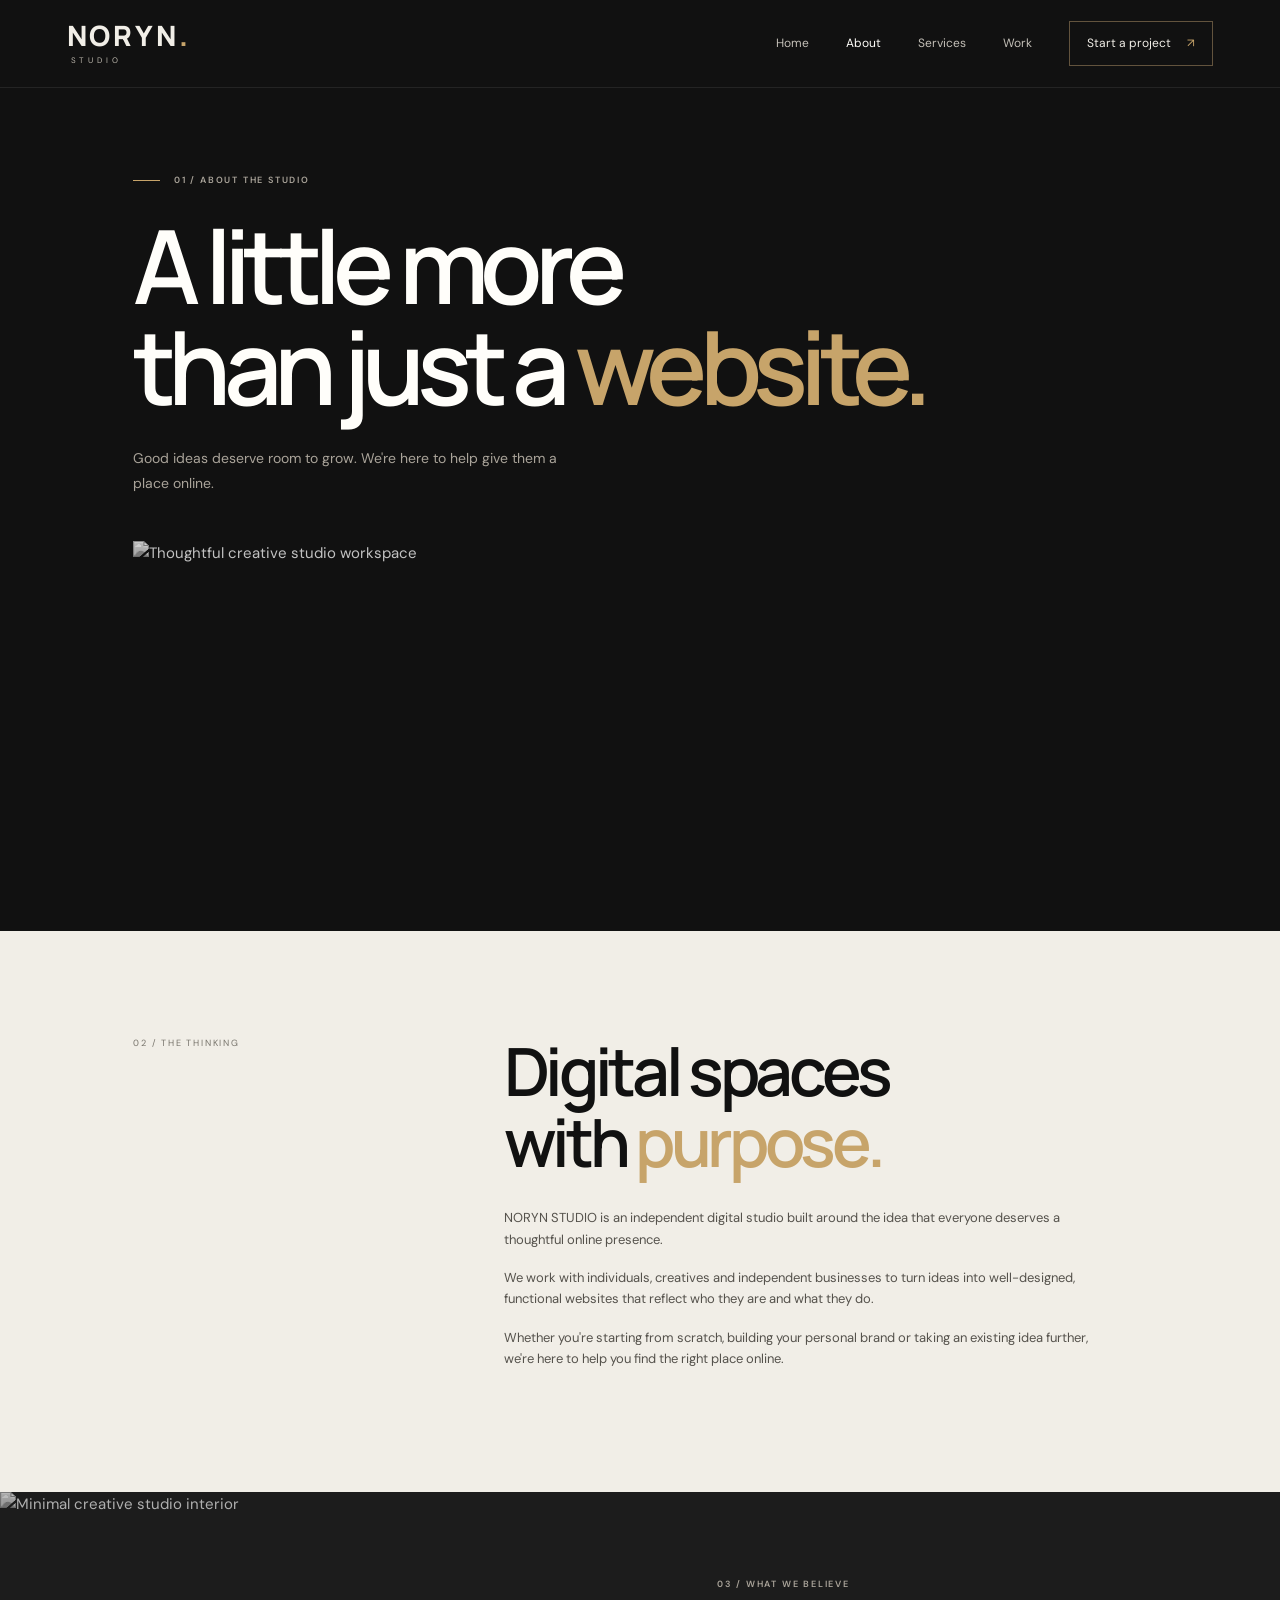
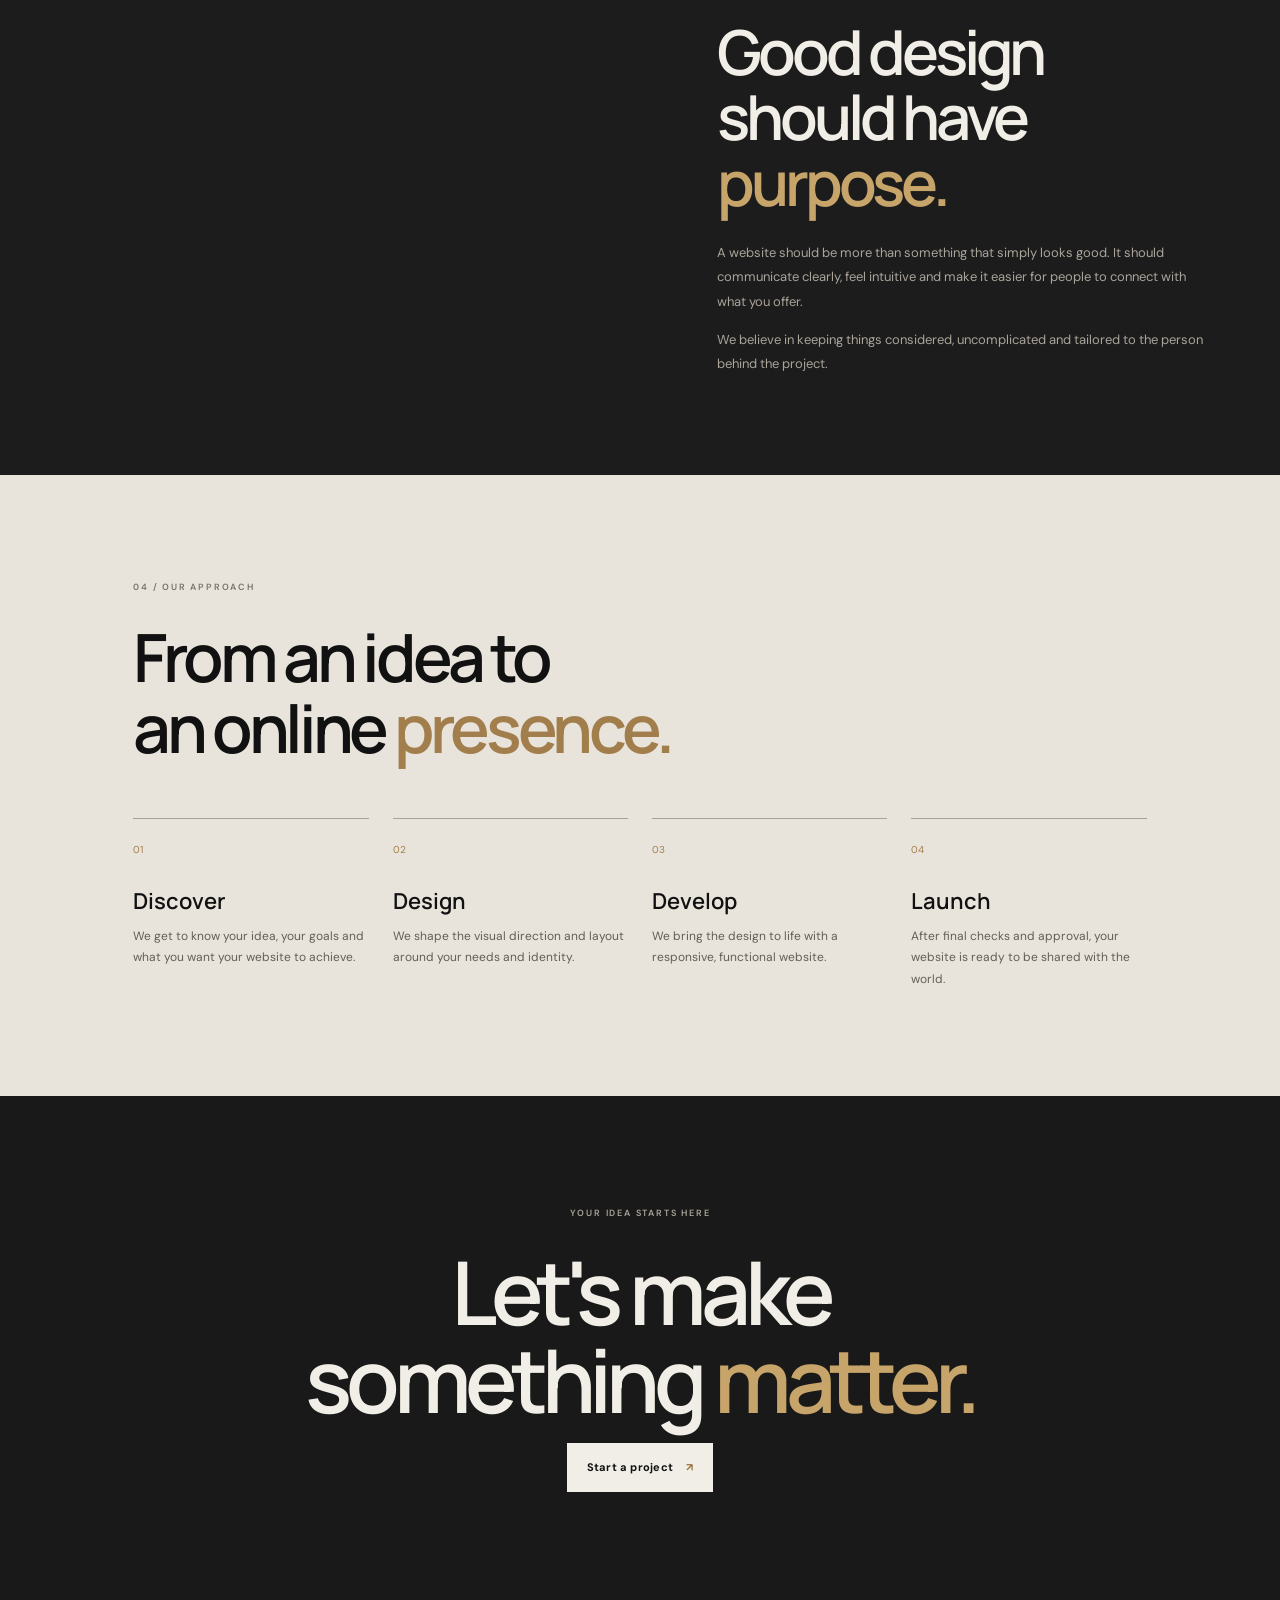
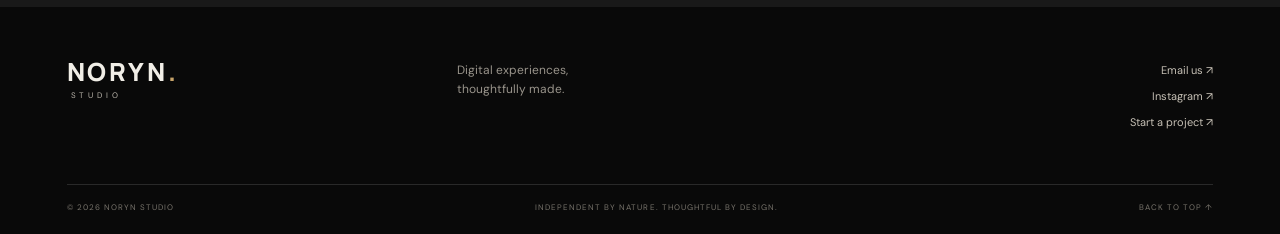
==== about.html @ b8d51d9d "Initial Noryn Studio website" ====
<!DOCTYPE html>
<html lang="en">
<head>
    <meta charset="UTF-8">
    <meta name="viewport" content="width=device-width, initial-scale=1.0">
    <meta name="theme-color" content="#111111">

    <title>About — NORYN STUDIO</title>

    <link rel="preconnect" href="https://fonts.googleapis.com">
    <link rel="preconnect" href="https://fonts.gstatic.com" crossorigin>

    <link href="https://fonts.googleapis.com/css2?family=DM+Sans:wght@400;500;600;700&family=Manrope:wght@400;500;600;700;800&display=swap" rel="stylesheet">

    <link rel="stylesheet" href="assets/css/style.css">
    <script defer src="assets/js/main.js"></script>
</head>

<body>

    <header class="site-header">
        <a class="brand" href="index.html">
            <span class="brand-name">NORYN<span class="brand-dot">.</span></span>
            <span class="brand-sub">STUDIO</span>
        </a>

        <button class="menu-toggle" aria-label="Open navigation" aria-expanded="false">
            <span></span>
            <span></span>
        </button>

        <nav class="main-nav">
            <a href="index.html">Home</a>
            <a class="active" href="about.html">About</a>
            <a href="services.html">Services</a>
            <a href="work.html">Work</a>
            <a class="nav-cta" href="contact.html">Start a project <span>↗</span></a>
        </nav>
    </header>

    <main>

        <section class="page-hero">
            <p class="eyebrow">
                <span class="eyebrow-line"></span>
                01 / ABOUT THE STUDIO
            </p>

            <h1>A little more<br>than just a <em>website.</em></h1>

            <p class="page-lead">
                Good ideas deserve room to grow. We're here to help give them a place online.
            </p>

            <div class="page-hero-image">
                <img src="https://images.unsplash.com/photo-1497366754035-f200968a6e72?auto=format&fit=crop&w=1800&q=85" alt="Thoughtful creative studio workspace">
            </div>
        </section>

        <section class="about-statement section-pad">

            <div class="section-kicker">02 / THE THINKING</div>

            <div>
                <h2>Digital spaces<br>with <em>purpose.</em></h2>

                <div class="narrow-copy">
                    <p>
                        NORYN STUDIO is an independent digital studio built around the idea that everyone deserves a thoughtful online presence.
                    </p>

                    <p>
                        We work with individuals, creatives and independent businesses to turn ideas into well-designed, functional websites that reflect who they are and what they do.
                    </p>

                    <p>
                        Whether you're starting from scratch, building your personal brand or taking an existing idea further, we're here to help you find the right place online.
                    </p>
                </div>
            </div>

        </section>

        <section class="beliefs">

            <div class="belief-image">
                <img src="https://images.unsplash.com/photo-1497366811353-6870744d04b2?auto=format&fit=crop&w=1100&q=85" alt="Minimal creative studio interior">
            </div>

            <div class="belief-copy">
                <p class="eyebrow">03 / WHAT WE BELIEVE</p>

                <h2>Good design<br>should have <em>purpose.</em></h2>

                <p>
                    A website should be more than something that simply looks good. It should communicate clearly, feel intuitive and make it easier for people to connect with what you offer.
                </p>

                <p>
                    We believe in keeping things considered, uncomplicated and tailored to the person behind the project.
                </p>
            </div>

        </section>

        <section class="approach-section section-pad" id="approach">

            <p class="eyebrow dark-eyebrow">04 / OUR APPROACH</p>

            <h2>From an idea to<br>an online <em>presence.</em></h2>

            <div class="steps">

                <div class="step">
                    <span>01</span>
                    <h3>Discover</h3>
                    <p>
                        We get to know your idea, your goals and what you want your website to achieve.
                    </p>
                </div>

                <div class="step">
                    <span>02</span>
                    <h3>Design</h3>
                    <p>
                        We shape the visual direction and layout around your needs and identity.
                    </p>
                </div>

                <div class="step">
                    <span>03</span>
                    <h3>Develop</h3>
                    <p>
                        We bring the design to life with a responsive, functional website.
                    </p>
                </div>

                <div class="step">
                    <span>04</span>
                    <h3>Launch</h3>
                    <p>
                        After final checks and approval, your website is ready to be shared with the world.
                    </p>
                </div>

            </div>

        </section>

        <section class="closing-cta">

            <p class="eyebrow">YOUR IDEA STARTS HERE</p>

            <h2>Let's make<br>something <em>matter.</em></h2>

            <a class="button button-light" href="contact.html">
                Start a project <span>↗</span>
            </a>

        </section>

    </main>

    <footer class="footer">

        <a class="brand footer-brand" href="index.html">
            <span class="brand-name">NORYN<span class="brand-dot">.</span></span>
            <span class="brand-sub">STUDIO</span>
        </a>

        <p>
            Digital experiences,<br>
            thoughtfully made.
        </p>

        <div class="footer-links">
            <a href="mailto:saadiqahhendricks2909@gmail.com,moegamattauriqosman@gmail.com">Email us ↗</a>
            <a href="#">Instagram ↗</a>
            <a href="contact.html">Start a project ↗</a>
        </div>

        <div class="footer-bottom">
            <span>© 2026 NORYN STUDIO</span>
            <span>INDEPENDENT BY NATURE. THOUGHTFUL BY DESIGN.</span>
            <a href="#">BACK TO TOP ↑</a>
        </div>

    </footer>

</body>
</html>
---- assets/css/style.css ----
@import url('https://fonts.googleapis.com/css2?family=DM+Sans:wght@400;500;600;700&family=Manrope:wght@400;500;600;700;800&display=swap');
:root{--black:#111111;--black2:#191919;--panel:#222222;--ivory:#f1eee7;--paper:#e8e4dc;--white:#fffefa;--muted:#aaa69e;--gold:#c7a46a;--line:rgba(255,255,255,.16);--darkline:rgba(17,17,17,.18);--sans:'DM Sans',sans-serif;--display:'Manrope',sans-serif}
*{box-sizing:border-box}html{scroll-behavior:smooth}body{margin:0;background:var(--black);color:var(--ivory);font-family:var(--sans);font-size:15px;line-height:1.65}body.menu-open{overflow:hidden}a{color:inherit;text-decoration:none}img{display:block;width:100%;height:100%;object-fit:cover}button,input,textarea,select{font:inherit}.announcement{height:31px;padding:0 5.2%;display:flex;justify-content:space-between;align-items:center;background:#090909;color:#8d8981;font-size:9px;letter-spacing:.16em}.site-header{height:88px;padding:0 5.2%;display:flex;align-items:center;justify-content:space-between;background:var(--black);position:relative;z-index:20;border-bottom:1px solid rgba(255,255,255,.08)}.brand{display:flex;flex-direction:column;line-height:1}.brand-name{font:800 28px/.9 var(--display);letter-spacing:.105em}.brand-dot{color:var(--gold)}.brand-sub{font-size:8px;letter-spacing:.48em;margin-top:8px;padding-left:4px;color:#b9b4aa}.main-nav{display:flex;align-items:center;gap:37px}.main-nav>a{font-size:12px;color:#c3bfb7;transition:color .2s}.main-nav>a:hover,.main-nav>a.active{color:var(--white)}.main-nav .nav-cta{border:1px solid #62533d;padding:12px 17px;color:var(--ivory)}.nav-cta span,.button span{color:var(--gold);margin-left:13px}.menu-toggle{display:none;background:none;border:0}.hero{min-height:650px;display:grid;grid-template-columns:1.03fr .97fr;position:relative;overflow:hidden}.hero-copy{padding:88px 7vw 45px 10.4%;display:flex;flex-direction:column;align-items:flex-start;position:relative;z-index:2}.eyebrow{font-size:9px;letter-spacing:.2em;color:#aaa49a;margin:0 0 27px;font-weight:600}.eyebrow-line{display:inline-block;width:27px;height:1px;background:var(--gold);vertical-align:middle;margin-right:10px}.hero h1,.page-hero h1,.contact-intro h1,.success-page h1{font:600 clamp(56px,7.2vw,100px)/.99 var(--display);letter-spacing:-.075em;margin:0;color:var(--white)}h1 em,h2 em{font-style:normal;color:var(--gold)}.gold-dot{color:var(--gold)}.hero-intro{max-width:360px;color:#b5b0a7;font-size:15px;line-height:1.8;margin:32px 0 26px}.hero-actions{display:flex;align-items:center;gap:28px}.button{display:inline-flex;align-items:center;justify-content:center;padding:15px 20px;font-size:11px;font-weight:700;letter-spacing:.02em;transition:transform .2s,background .2s}.button:hover{transform:translateY(-3px)}.button-light{background:var(--ivory);color:var(--black)}.button-light span{color:#99733e}.text-link{font-size:11px;font-weight:600;color:var(--ivory);border-bottom:1px solid #756b5d;padding-bottom:6px}.text-link span{color:var(--gold);margin-left:9px}.hero-footnote{display:flex;gap:27px;margin-top:auto;padding-top:50px;font-size:8px;letter-spacing:.15em;color:#77736d}.hero-visual{position:relative;min-height:650px;overflow:hidden}.hero-visual img{filter:grayscale(100%);opacity:.75;transform:scale(1.02)}.visual-overlay{position:absolute;inset:0;background:linear-gradient(90deg,#111 0%,rgba(17,17,17,.12) 32%,rgba(17,17,17,.1) 100%),linear-gradient(0deg,rgba(0,0,0,.55),transparent 45%)}.visual-stamp{position:absolute;top:17%;right:13%;width:118px;height:118px;border:1px solid rgba(241,238,231,.7);border-radius:50%;display:flex;flex-direction:column;align-items:center;justify-content:center;font-size:8px;letter-spacing:.17em;transform:rotate(12deg)}.visual-stamp b{font-size:28px;color:var(--gold);font-weight:400;line-height:1.2}.visual-caption{position:absolute;bottom:37px;left:8%;right:8%;display:flex;justify-content:space-between;font-size:8px;letter-spacing:.16em}.hero-index{position:absolute;bottom:27px;left:5.2%;font-size:9px;color:#777;letter-spacing:.15em}.ticker{overflow:hidden;background:var(--gold);color:#151515;padding:12px 0}.ticker-track{display:flex;align-items:center;justify-content:space-around;gap:34px;white-space:nowrap;font-size:10px;font-weight:700;letter-spacing:.18em;animation:marquee 30s linear infinite}.ticker i{font-style:normal;font-size:17px}@keyframes marquee{to{transform:translateX(-15%)}}.section-pad{padding:105px 10.4%}.intro{background:var(--ivory);color:var(--black)}.section-kicker{font-size:9px;letter-spacing:.2em;color:#77736b}.intro-content{display:grid;grid-template-columns:1.2fr .8fr;gap:9%;margin-top:45px}.intro h2,.section-heading h2,.feature h2,.about-statement h2,.belief-copy h2,.approach-section h2{font:600 clamp(40px,5.2vw,68px)/1.06 var(--display);letter-spacing:-.065em;margin:0}.intro h2 span{color:#a17e4b}.intro-text{max-width:440px;color:#55524c;font-size:13px}.intro-text p{margin:0 0 18px}.dark-link{color:#171717;border-color:#a99f90;display:inline-block;margin-top:15px}.audience{background:var(--paper);color:var(--black)}.section-heading{display:flex;justify-content:space-between;align-items:flex-end;gap:30px;margin-bottom:45px}.dark-eyebrow{color:#77736b}.section-heading h2 em,.approach-section h2 em{color:#a17e4b}.heading-note{font-size:12px;color:#68645d;line-height:1.8;margin:0 0 5px}.audience-grid{display:grid;grid-template-columns:repeat(6,1fr);gap:13px}.audience-card{grid-column:span 2;height:300px;position:relative;overflow:hidden;background:#333}.audience-card:nth-child(4),.audience-card:nth-child(5){grid-column:span 3;height:260px}.audience-card img{filter:grayscale(100%);transition:transform .7s,filter .5s}.audience-card:hover img{transform:scale(1.06);filter:grayscale(30%)}.card-shade{position:absolute;inset:0;background:linear-gradient(0deg,rgba(0,0,0,.82),transparent 75%)}.card-number{position:absolute;top:17px;left:19px;color:#e2d9c9;font-size:9px;letter-spacing:.15em}.audience-label{position:absolute;left:21px;right:18px;bottom:20px;color:white}.audience-label h3{font:600 23px/1.1 var(--display);letter-spacing:-.04em;margin:0 0 8px}.audience-label p{font-size:10px;color:#d4d0c8;margin:0}.services-preview{background:var(--black)}.services-preview .section-heading{align-items:flex-end}.service-list{border-top:1px solid var(--line)}.service-row{display:grid;grid-template-columns:55px 1.2fr 1fr 25px;align-items:center;gap:15px;padding:24px 0;border-bottom:1px solid var(--line);transition:padding .25s,color .25s}.service-row:hover{padding-left:12px;color:var(--gold)}.service-no{font-size:9px;color:var(--gold)}.service-name{font:500 clamp(17px,2vw,24px) var(--display);letter-spacing:-.04em}.service-desc{font-size:11px;color:#99948b}.service-arrow{font-size:18px;text-align:right}.feature{display:grid;grid-template-columns:1fr 1fr;min-height:520px;background:#1b1b1b;padding-top:0;padding-bottom:0}.feature-image{min-height:520px;margin-left:-22%;overflow:hidden}.feature-image img{filter:grayscale(100%);opacity:.75}.feature-copy{padding:95px 0 75px 12%;position:relative;overflow:hidden}.feature-copy h2{font-size:clamp(38px,4.5vw,60px)}.feature-copy>p:not(.eyebrow){max-width:350px;color:#aaa59c;font-size:13px;line-height:1.9;margin:26px 0}.button-outline{border:1px solid #777064;color:var(--ivory)}.feature-mark{position:absolute;right:0;bottom:-80px;font:800 240px/.8 var(--display);color:rgba(255,255,255,.025)}.work-teaser{background:var(--ivory);color:var(--black)}.work-preview{height:430px;display:block;position:relative;overflow:hidden;background:#222}.work-preview img{filter:grayscale(100%);transition:transform .7s}.work-preview:hover img{transform:scale(1.04)}.work-preview-overlay{position:absolute;inset:0;background:linear-gradient(0deg,rgba(0,0,0,.85),transparent 75%);padding:35px;display:flex;flex-direction:column;justify-content:flex-end;color:white}.work-preview-overlay>span{font-size:9px;letter-spacing:.17em}.work-preview-overlay h3{font:700 clamp(28px,4vw,48px) var(--display);letter-spacing:-.05em;margin:8px 0}.work-preview-overlay h3 small{font:400 10px var(--sans);letter-spacing:.12em}.work-open{color:#d5b47e}.closing-cta{position:relative;text-align:center;padding:110px 20px 115px;background:#191919;overflow:hidden}.closing-cta h2{font:600 clamp(48px,7vw,88px)/1 var(--display);letter-spacing:-.07em;margin:0 0 20px}.closing-cta>p:not(.eyebrow){color:#aaa49a;font-size:13px;margin:0 auto 28px;max-width:400px}.cta-orbit{position:absolute;right:8%;bottom:30px;color:#625a4d;font-size:9px;letter-spacing:.2em}.footer{padding:54px 5.2% 20px;display:grid;grid-template-columns:1fr 1fr 1fr;gap:25px;background:#090909;color:var(--ivory)}.footer-brand .brand-name{font-size:25px}.footer>p{font-size:12px;color:#99948b;margin:0}.footer-links{display:flex;flex-direction:column;gap:8px;align-items:flex-end}.footer-links a{font-size:11px;color:#c7c1b6}.footer-bottom{grid-column:1/-1;border-top:1px solid #292929;margin-top:28px;padding-top:16px;display:flex;justify-content:space-between;font-size:8px;letter-spacing:.13em;color:#77736b}
.page-hero{padding:85px 10.4% 0}.page-hero h1{font-size:clamp(55px,8vw,104px)}.page-lead{font-size:14px;color:#aaa49a;max-width:430px;margin:28px 0 45px;line-height:1.8}.page-hero-image{height:390px;overflow:hidden}.page-hero-image img{filter:grayscale(100%);opacity:.8}.about-statement{display:grid;grid-template-columns:.45fr 1fr;gap:8%;background:var(--ivory);color:var(--black)}.about-statement h2{margin-bottom:30px}.narrow-copy{max-width:590px;color:#55524c;font-size:13px}.narrow-copy p{margin:0 0 17px}.beliefs{display:grid;grid-template-columns:1fr 1fr;min-height:480px;background:#1c1c1c}.belief-image{min-height:480px}.belief-image img{filter:grayscale(100%);opacity:.7}.belief-copy{padding:85px 12%}.belief-copy h2{font-size:clamp(40px,5vw,62px);margin-bottom:25px}.belief-copy>p:not(.eyebrow){font-size:13px;color:#aaa49a;line-height:1.9}.approach-section{background:var(--paper);color:var(--black)}.approach-section h2{margin-bottom:55px}.steps{display:grid;grid-template-columns:repeat(4,1fr);gap:24px}.step{border-top:1px solid #aaa195;padding-top:17px}.step span{font-size:10px;color:#a17e4b}.step h3{font:600 22px var(--display);margin:25px 0 10px}.step p{font-size:12px;color:#625e57;line-height:1.8;margin:0}.services-hero{padding-bottom:0}.service-detail-list{padding-top:50px}.service-detail{display:grid;grid-template-columns:.65fr 1.15fr .9fr;gap:35px;padding:50px 0;border-bottom:1px solid var(--line);align-items:start}.detail-number{font-size:9px;letter-spacing:.15em;color:var(--gold);padding-top:10px}.service-detail h2{font:600 clamp(30px,3.7vw,48px)/1.05 var(--display);letter-spacing:-.06em;margin:0 0 20px}.service-detail p{max-width:480px;color:#aaa49a;font-size:12px;line-height:1.9}.service-detail img{height:230px;filter:grayscale(100%);opacity:.82}.ideal-for{display:block;font-size:8px;letter-spacing:.12em;color:#a58c68;margin-top:22px;line-height:1.7}.work-grid{background:var(--ivory);color:var(--black);display:grid;grid-template-columns:1fr 1fr;gap:35px}.project-image{height:310px;overflow:hidden}.project-image img{filter:grayscale(100%)}.project-meta{display:flex;justify-content:space-between;font-size:8px;letter-spacing:.13em;color:#817b71;margin-top:18px}.work-project h2{font:600 25px var(--display);letter-spacing:-.04em;margin:10px 0}.work-project h2 span{color:#a17e4b}.work-project p{font-size:12px;color:#625e57;max-width:450px}.project-status{font-size:8px;letter-spacing:.13em;color:#a17e4b}.placeholder-art{height:310px;background:#d7d1c6;display:flex;align-items:center;justify-content:center;flex-direction:column;color:#151515}.placeholder-art span{font:800 130px/.9 var(--display);letter-spacing:-.1em}.placeholder-art small{font-size:8px;letter-spacing:.2em;text-align:center;margin-top:15px}.contact-layout{display:grid;grid-template-columns:.8fr 1.2fr;gap:10%;padding-top:95px;padding-bottom:110px}.contact-intro h1{font-size:clamp(56px,7vw,88px)}.contact-intro>p:not(.eyebrow){max-width:380px;color:#aaa49a;font-size:13px;line-height:1.9;margin-top:27px}.contact-aside{margin-top:75px;border-top:1px solid var(--line);padding-top:20px;max-width:340px}.contact-aside span,.contact-aside small{font-size:8px;letter-spacing:.15em;color:var(--gold)}.contact-aside p{font-size:11px;color:#9d988f}.form-panel{background:#1c1c1c;padding:35px}.form-heading{display:flex;justify-content:space-between;gap:15px;border-bottom:1px solid #444;padding-bottom:18px;margin-bottom:25px;font-size:8px;letter-spacing:.14em;color:#c6b18e}.form-panel form>label{display:block;font-size:10px;color:#d8d3ca;margin:18px 0 8px}.form-panel input:not([type=checkbox]),.form-panel select,.form-panel textarea{width:100%;background:#242424;border:1px solid #444;color:var(--ivory);padding:13px 14px;outline:none;font-size:11px;border-radius:0}.form-panel input:focus,.form-panel select:focus,.form-panel textarea:focus{border-color:var(--gold)}.form-panel input::placeholder,.form-panel textarea::placeholder{color:#777}.form-panel select{appearance:auto}.form-panel textarea{resize:vertical}.consent{display:flex!important;align-items:flex-start;gap:10px;font-size:9px!important;color:#aaa!important}.consent input{margin-top:3px;accent-color:var(--gold)}.submit-button{border:0;width:100%;cursor:pointer;margin-top:15px}.form-note{font-size:9px;color:#89847c;text-align:center;margin:13px 0 0}.hidden{display:none}.success-page{min-height:100vh;padding:8vh 10%;display:flex;align-items:flex-start;justify-content:center;flex-direction:column;background:radial-gradient(circle at 85% 25%,#29251f,transparent 34%),#111}.success-page .eyebrow{margin-top:100px}.success-page h1{font-size:clamp(60px,9vw,110px)}.success-page>p:not(.eyebrow){color:#aaa49a;max-width:400px;margin:25px 0 30px;font-size:14px}
.reveal{opacity:0;transform:translateY(22px);transition:opacity .7s ease,transform .7s ease}.reveal.is-visible{opacity:1;transform:translateY(0)}
@media(max-width:900px){.hero-copy{padding-left:7%;padding-right:4%}.hero h1{font-size:clamp(54px,8vw,78px)}.section-pad{padding:80px 7%}.page-hero{padding-left:7%;padding-right:7%}.contact-layout{padding-left:7%;padding-right:7%;gap:5%}.main-nav{gap:20px}.service-detail{grid-template-columns:.55fr 1.2fr .8fr;gap:20px}.service-detail img{height:190px}}
@media(max-width:680px){.announcement{padding:0 5%;font-size:7px}.site-header{height:75px;padding:0 5%}.brand-name{font-size:25px}.menu-toggle{display:flex;flex-direction:column;gap:6px;padding:10px;z-index:25}.menu-toggle span{width:24px;height:1px;background:var(--ivory)}.main-nav{position:fixed;inset:0;background:#111;display:flex;flex-direction:column;justify-content:center;gap:25px;opacity:0;visibility:hidden;transition:.3s}.main-nav.is-open{opacity:1;visibility:visible}.main-nav>a{font:500 26px var(--display)}.main-nav .nav-cta{font:500 14px var(--sans);margin-top:10px}.hero{display:flex;flex-direction:column;min-height:0}.hero-copy{padding:65px 7% 35px}.hero h1{font-size:clamp(57px,14vw,84px)}.hero-intro{margin:24px 0}.hero-footnote{margin-top:42px;padding-top:20px}.hero-visual{min-height:390px;height:390px}.hero-index{display:none}.visual-stamp{width:95px;height:95px;right:9%;top:12%}.ticker-track{justify-content:flex-start;gap:25px;font-size:9px}.section-pad{padding:70px 7%}.intro-content{grid-template-columns:1fr;gap:25px;margin-top:30px}.intro h2,.section-heading h2,.about-statement h2{font-size:44px}.section-heading{display:block;margin-bottom:30px}.heading-note{margin-top:20px}.audience-grid{grid-template-columns:1fr 1fr;gap:9px}.audience-card,.audience-card:nth-child(4),.audience-card:nth-child(5){grid-column:span 1;height:235px}.audience-card:first-child{grid-column:span 2;height:270px}.audience-label{left:14px;bottom:15px}.audience-label h3{font-size:19px}.audience-label p{font-size:9px}.service-row{grid-template-columns:28px 1fr 20px;gap:10px;padding:19px 0}.service-name{font-size:17px}.service-desc{display:none}.feature{display:flex;flex-direction:column;padding:0}.feature-image{height:280px;min-height:280px;margin:0}.feature-copy{padding:55px 7% 70px}.feature-copy h2{font-size:42px}.work-preview{height:330px}.work-preview-overlay{padding:22px}.work-preview-overlay h3{font-size:29px}.work-preview-overlay h3 small{display:block;margin-top:8px}.closing-cta{padding:80px 7%}.closing-cta h2{font-size:55px}.footer{padding:40px 7% 18px;grid-template-columns:1fr 1fr}.footer>p{grid-column:1/-1;grid-row:2}.footer-links{grid-column:2;grid-row:1}.footer-bottom{gap:12px;flex-wrap:wrap}.footer-bottom span:nth-child(2){display:none}.page-hero{padding:65px 7% 0}.page-hero h1{font-size:clamp(53px,13vw,78px)}.page-lead{margin:22px 0 30px}.page-hero-image{height:260px}.about-statement{grid-template-columns:1fr;gap:30px}.beliefs{grid-template-columns:1fr}.belief-image{min-height:280px;height:280px}.belief-copy{padding:60px 7%}.belief-copy h2{font-size:44px}.steps{grid-template-columns:1fr 1fr;gap:30px 20px}.step h3{margin:14px 0 7px}.service-detail{grid-template-columns:1fr 1fr;gap:15px;padding:35px 0}.detail-number{grid-column:1/-1}.service-detail>div:nth-child(2){grid-column:1/-1}.service-detail h2{font-size:38px}.service-detail img{grid-column:1/-1;height:210px}.work-grid{grid-template-columns:1fr;gap:45px}.project-image,.placeholder-art{height:250px}.contact-layout{grid-template-columns:1fr;padding:65px 7% 80px;gap:35px}.contact-intro h1{font-size:65px}.contact-aside{margin-top:35px}.form-panel{padding:23px 18px}.form-heading{font-size:7px}.success-page{padding:8vh 7%}}
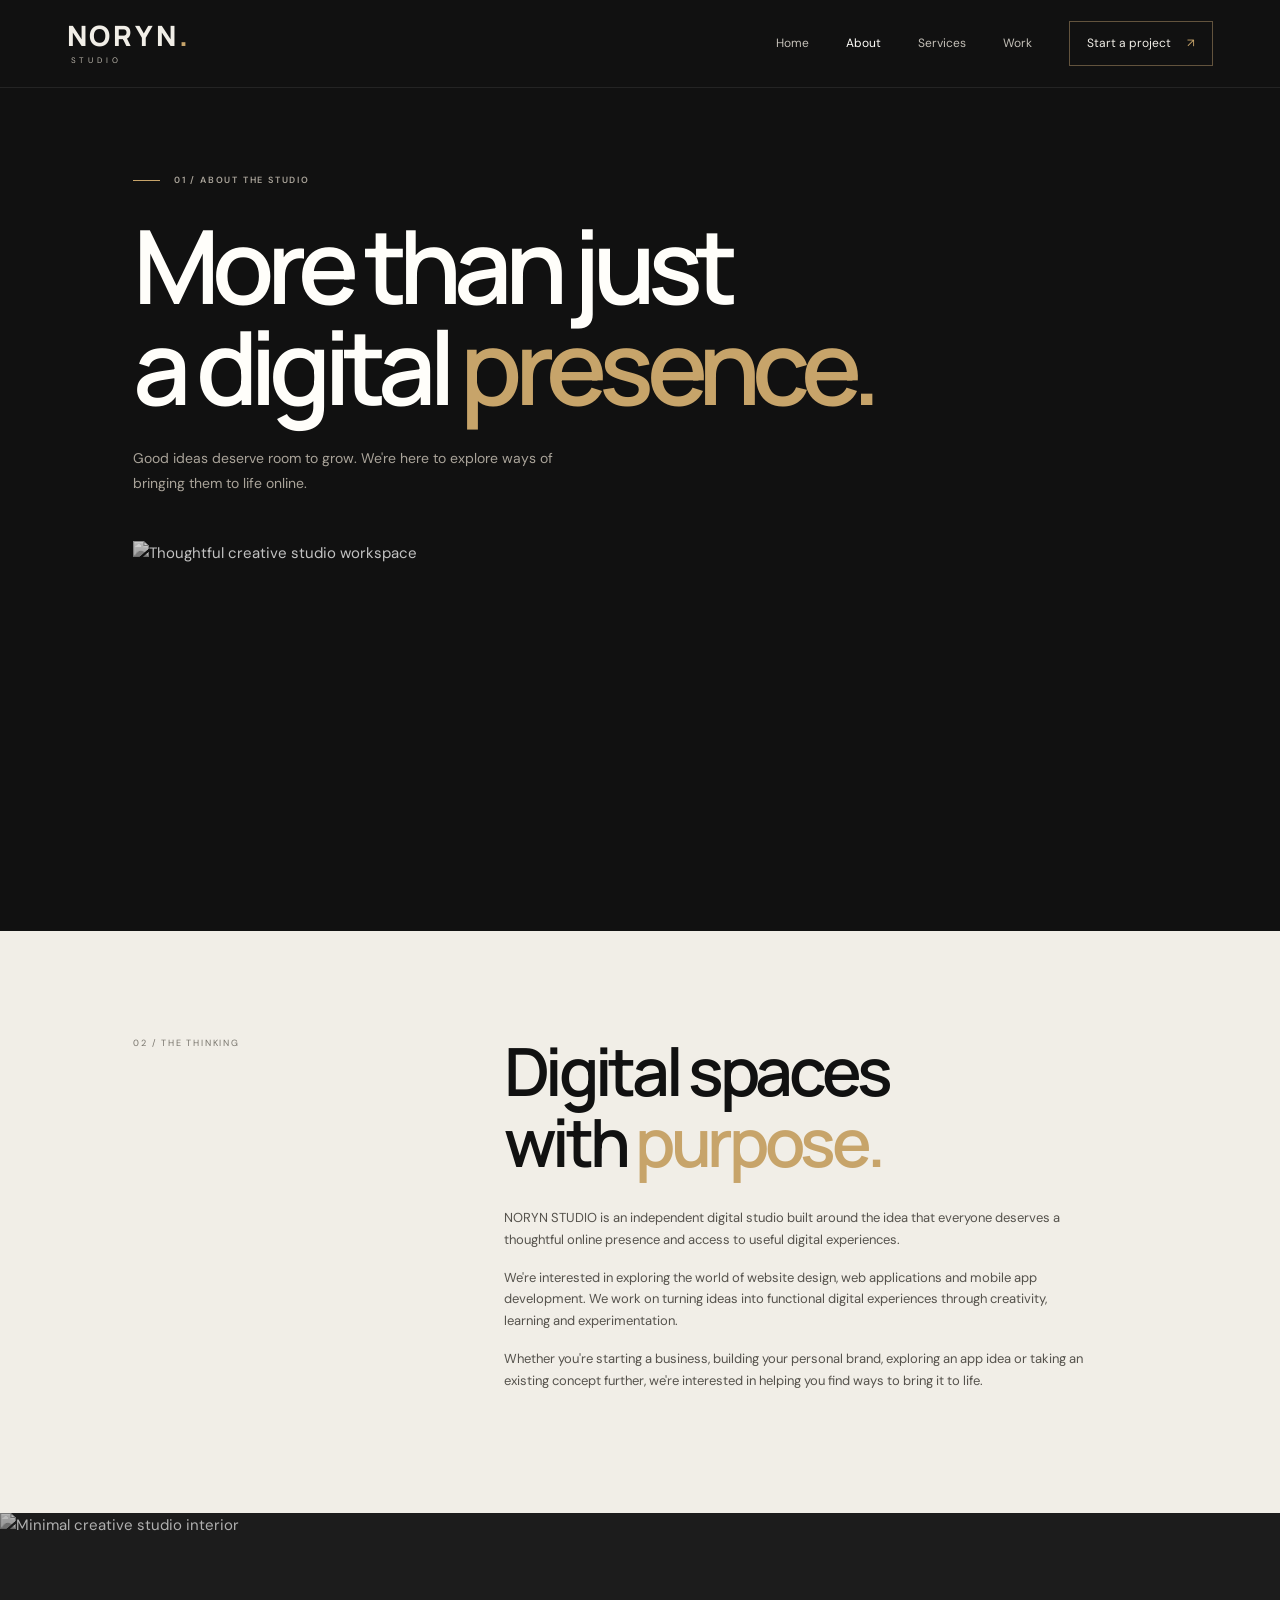
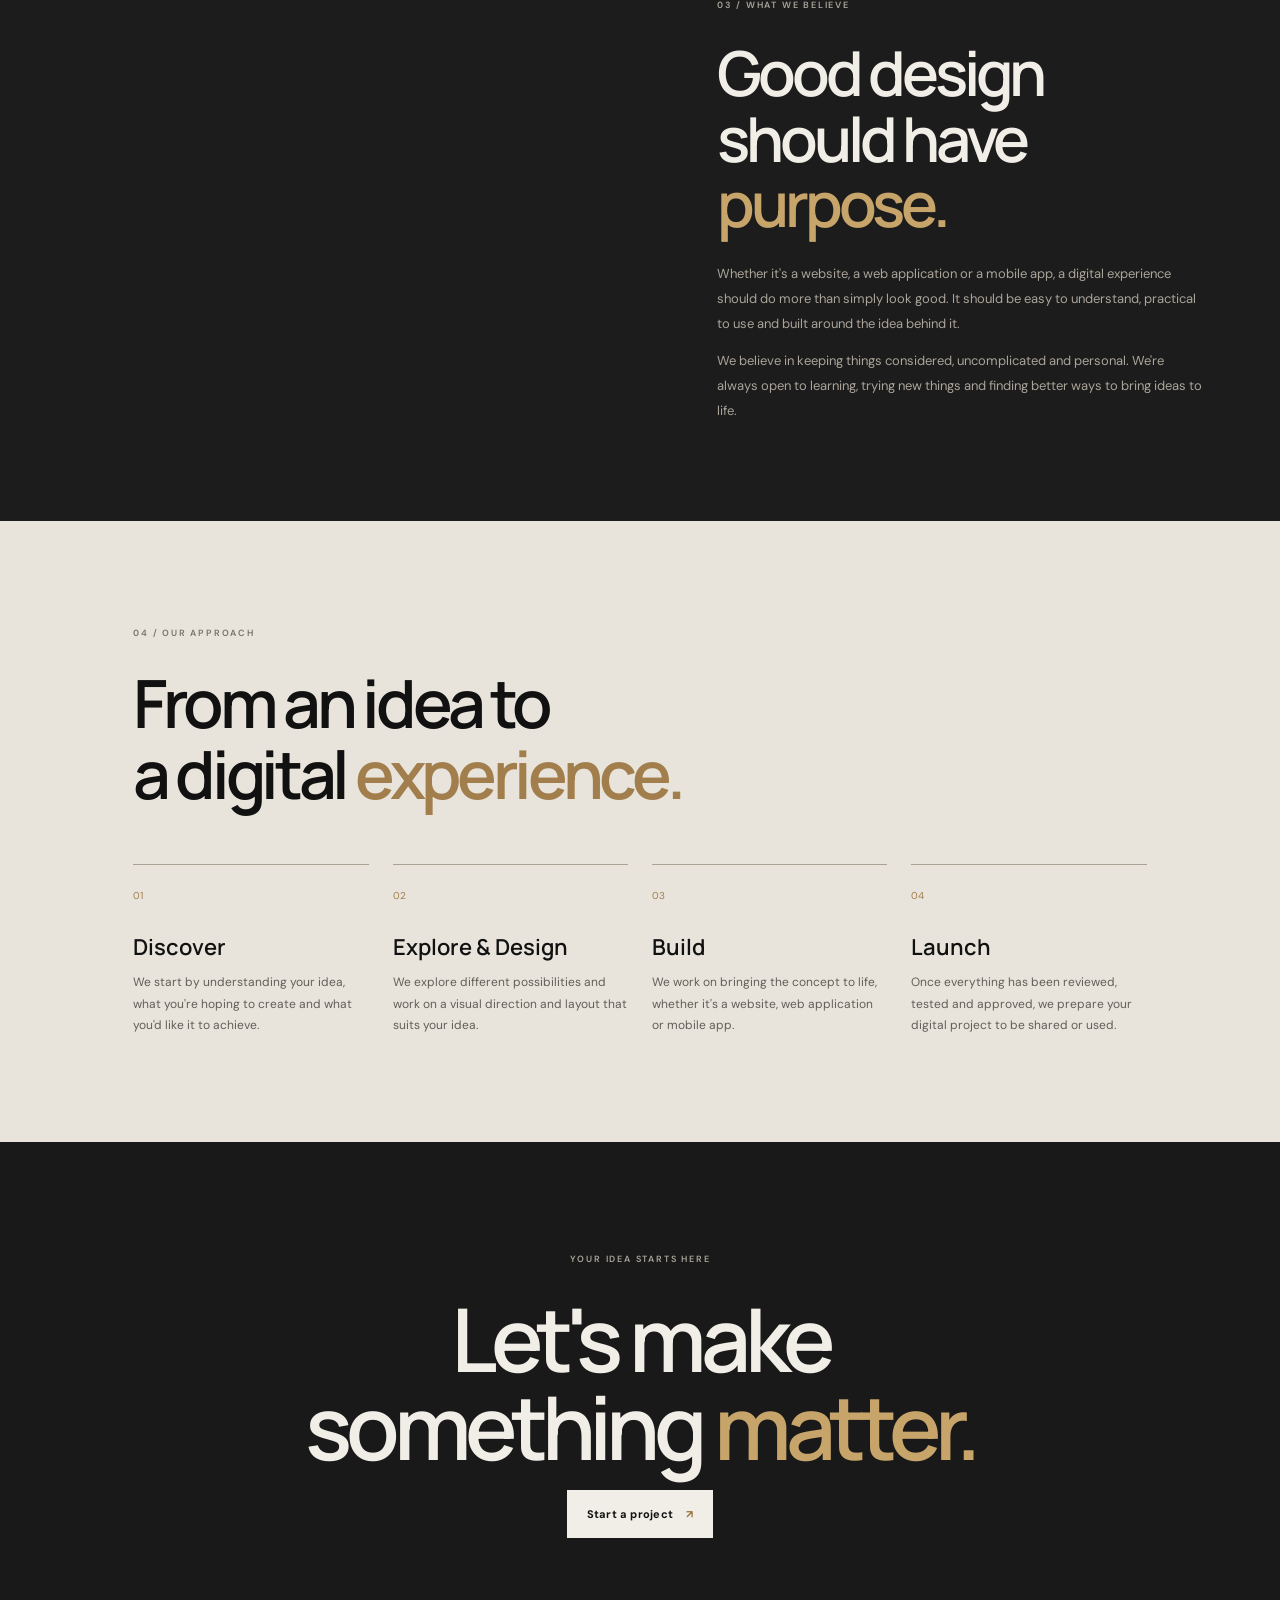
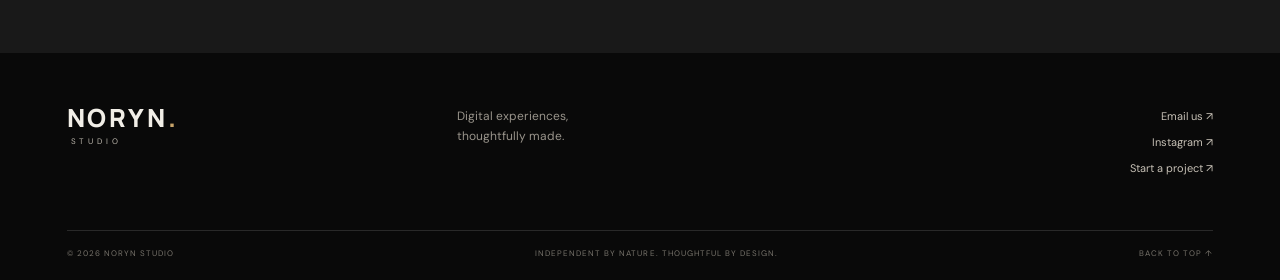
==== commit 73aa9233: "Update website content and work page" ====
--- a/about.html
+++ b/about.html
@@ -8,6 +8,7 @@
 
     <title>About — NORYN STUDIO</title>
 
+    <link rel="canonical" href="https://noryn-studio.netlify.app/about.html">
     <link rel="preconnect" href="https://fonts.googleapis.com">
     <link rel="preconnect" href="https://fonts.gstatic.com" crossorigin>
 
@@ -47,10 +48,10 @@
                 01 / ABOUT THE STUDIO
             </p>
 
-            <h1>A little more<br>than just a <em>website.</em></h1>
+            <h1>More than just<br>a digital <em>presence.</em></h1>
 
             <p class="page-lead">
-                Good ideas deserve room to grow. We're here to help give them a place online.
+                Good ideas deserve room to grow. We're here to explore ways of bringing them to life online.
             </p>
 
             <div class="page-hero-image">
@@ -67,15 +68,15 @@
 
                 <div class="narrow-copy">
                     <p>
-                        NORYN STUDIO is an independent digital studio built around the idea that everyone deserves a thoughtful online presence.
+                        NORYN STUDIO is an independent digital studio built around the idea that everyone deserves a thoughtful online presence and access to useful digital experiences.
                     </p>
 
                     <p>
-                        We work with individuals, creatives and independent businesses to turn ideas into well-designed, functional websites that reflect who they are and what they do.
+                        We're interested in exploring the world of website design, web applications and mobile app development. We work on turning ideas into functional digital experiences through creativity, learning and experimentation.
                     </p>
 
                     <p>
-                        Whether you're starting from scratch, building your personal brand or taking an existing idea further, we're here to help you find the right place online.
+                        Whether you're starting a business, building your personal brand, exploring an app idea or taking an existing concept further, we're interested in helping you find ways to bring it to life.
                     </p>
                 </div>
             </div>
@@ -94,11 +95,11 @@
                 <h2>Good design<br>should have <em>purpose.</em></h2>
 
                 <p>
-                    A website should be more than something that simply looks good. It should communicate clearly, feel intuitive and make it easier for people to connect with what you offer.
+                    Whether it's a website, a web application or a mobile app, a digital experience should do more than simply look good. It should be easy to understand, practical to use and built around the idea behind it.
                 </p>
 
                 <p>
-                    We believe in keeping things considered, uncomplicated and tailored to the person behind the project.
+                    We believe in keeping things considered, uncomplicated and personal. We're always open to learning, trying new things and finding better ways to bring ideas to life.
                 </p>
             </div>
 
@@ -108,7 +109,7 @@
 
             <p class="eyebrow dark-eyebrow">04 / OUR APPROACH</p>
 
-            <h2>From an idea to<br>an online <em>presence.</em></h2>
+            <h2>From an idea to<br>a digital <em>experience.</em></h2>
 
             <div class="steps">
 
@@ -116,23 +117,23 @@
                     <span>01</span>
                     <h3>Discover</h3>
                     <p>
-                        We get to know your idea, your goals and what you want your website to achieve.
+                        We start by understanding your idea, what you're hoping to create and what you'd like it to achieve.
                     </p>
                 </div>
 
                 <div class="step">
                     <span>02</span>
-                    <h3>Design</h3>
+                    <h3>Explore & Design</h3>
                     <p>
-                        We shape the visual direction and layout around your needs and identity.
+                        We explore different possibilities and work on a visual direction and layout that suits your idea.
                     </p>
                 </div>
 
                 <div class="step">
                     <span>03</span>
-                    <h3>Develop</h3>
+                    <h3>Build</h3>
                     <p>
-                        We bring the design to life with a responsive, functional website.
+                        We work on bringing the concept to life, whether it's a website, web application or mobile app.
                     </p>
                 </div>
 
@@ -140,7 +141,7 @@
                     <span>04</span>
                     <h3>Launch</h3>
                     <p>
-                        After final checks and approval, your website is ready to be shared with the world.
+                        Once everything has been reviewed, tested and approved, we prepare your digital project to be shared or used.
                     </p>
                 </div>
 
@@ -175,8 +176,8 @@
         </p>
 
         <div class="footer-links">
-            <a href="mailto:saadiqahhendricks2909@gmail.com,moegamattauriqosman@gmail.com">Email us ↗</a>
-            <a href="#">Instagram ↗</a>
+            <a href="mailto:studionoryn@gmail.com">Email us ↗</a>
+            <a href="https://www.instagram.com/noryn_studio/" target="_blank" rel="noopener noreferrer">Instagram ↗</a>
             <a href="contact.html">Start a project ↗</a>
         </div>
 
